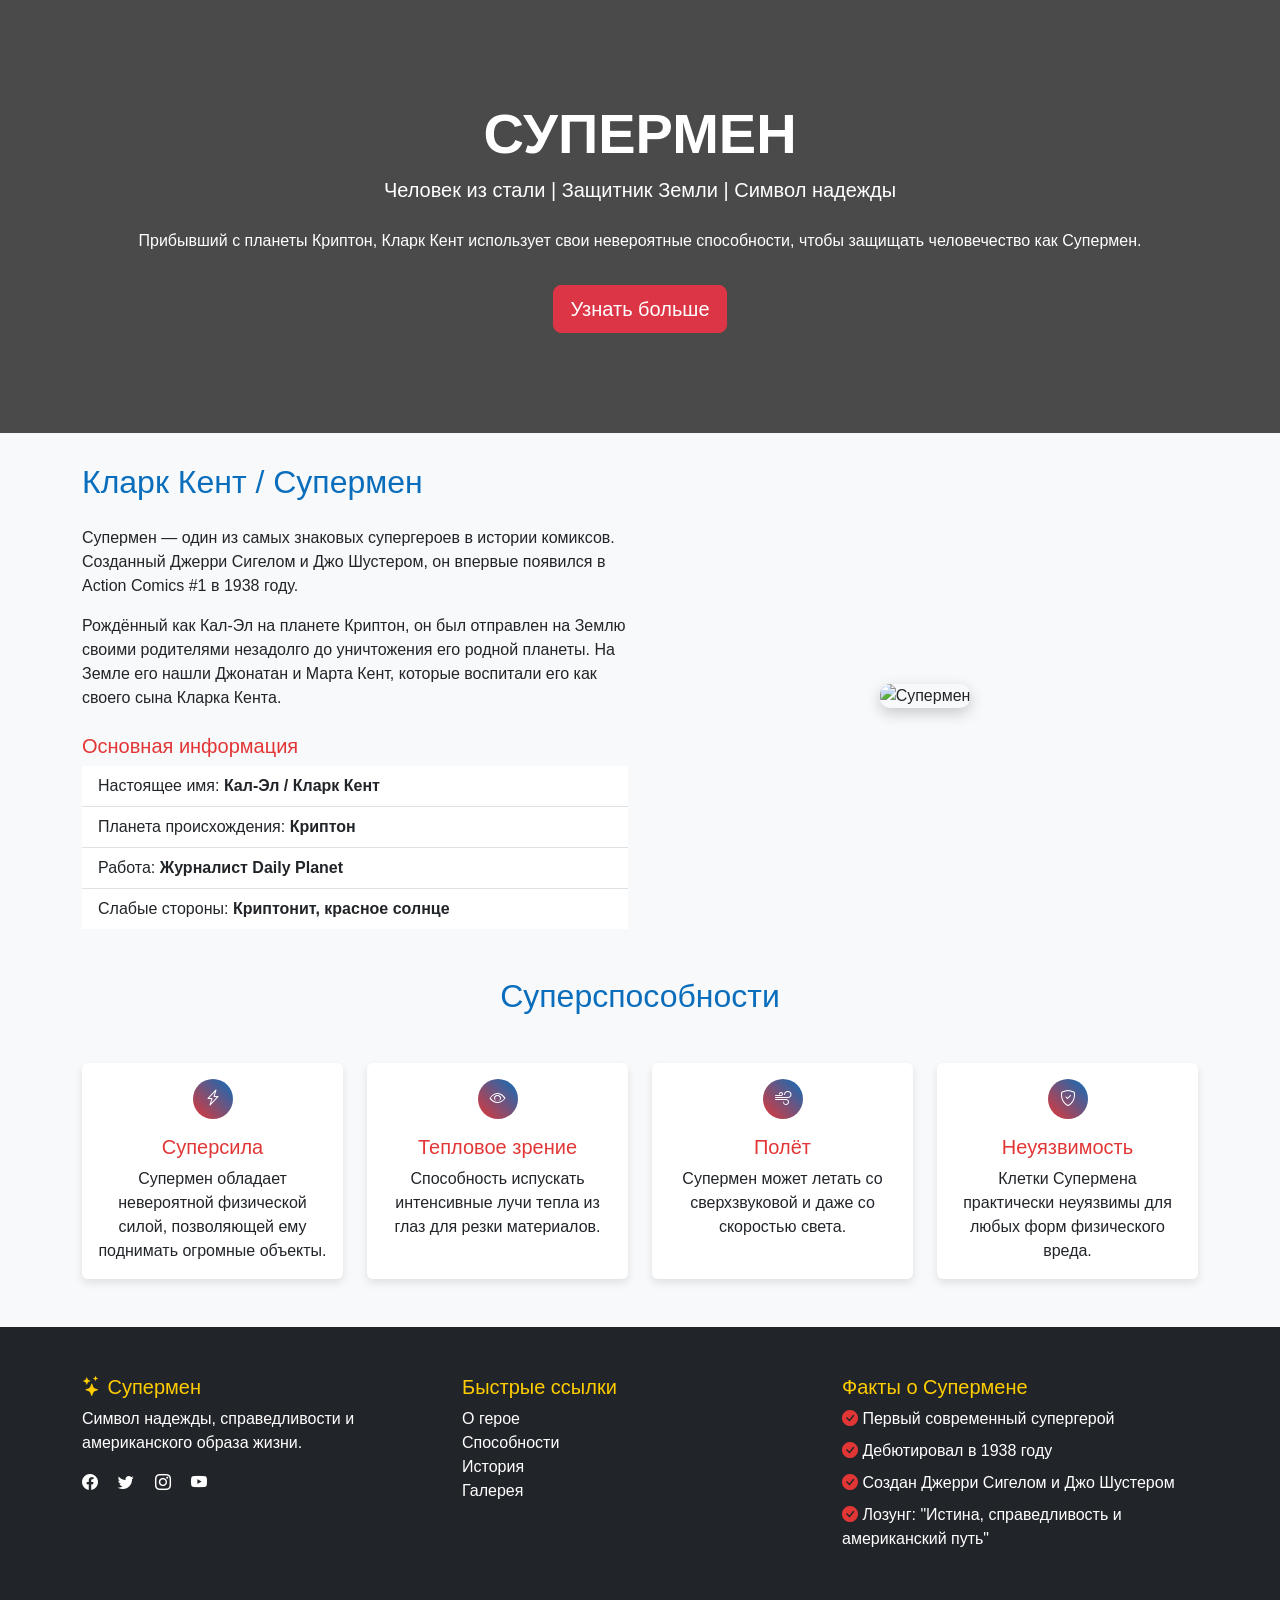
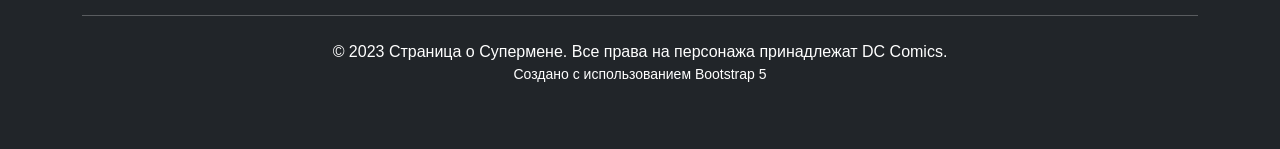
==== 27_28FrontProjects/src/main/webapp/WEB-INF/27Files/superhero.html @ 1dd83e3d "task 27 and 28" ====
<!doctype html>
<html lang="ru">
<head>
    <meta charset="utf-8">
    <meta name="viewport" content="width=device-width, initial-scale=1">
    <title>Супермен: Человек из стали</title>
    <link href="https://cdn.jsdelivr.net/npm/bootstrap@5.2.3/dist/css/bootstrap.min.css" rel="stylesheet">
    <link rel="stylesheet" href="https://cdn.jsdelivr.net/npm/bootstrap-icons@1.9.1/font/bootstrap-icons.css">
    <link rel="stylesheet" href="style.css" content="text/css">
</head>
<body>

<header class="hero-header">
    <div class="container text-center">
        <h1 class="display-4 fw-bold">СУПЕРМЕН</h1>
        <p class="lead">Человек из стали | Защитник Земли | Символ надежды</p>
        <p class="mt-4">Прибывший с планеты Криптон, Кларк Кент использует свои невероятные способности, чтобы защищать человечество как Супермен.</p>
        <a href="#about" class="btn btn-danger btn-lg mt-3">Узнать больше</a>
    </div>
</header>

<main class="container">
    <section id="about" class="mb-5">
        <div class="row align-items-center">
            <div class="col-lg-6">
                <h2 class="mb-4 superman-blue">Кларк Кент / Супермен</h2>
                <p>Супермен — один из самых знаковых супергероев в истории комиксов. Созданный Джерри Сигелом и Джо Шустером, он впервые появился в Action Comics #1 в 1938 году.</p>
                <p>Рождённый как Кал-Эл на планете Криптон, он был отправлен на Землю своими родителями незадолго до уничтожения его родной планеты. На Земле его нашли Джонатан и Марта Кент, которые воспитали его как своего сына Кларка Кента.</p>
                <div class="mt-4">
                    <h5 class="superman-red">Основная информация</h5>
                    <ul class="list-group list-group-flush">
                        <li class="list-group-item"><span>Настоящее имя:</span> <strong>Кал-Эл / Кларк Кент</strong></li>
                        <li class="list-group-item"><span>Планета происхождения:</span> <strong>Криптон</strong></li>
                        <li class="list-group-item"><span>Работа:</span> <strong>Журналист Daily Planet</strong></li>
                        <li class="list-group-item"><span>Слабые стороны:</span> <strong>Криптонит, красное солнце</strong></li>
                    </ul>
                </div>
            </div>
            <div class="col-lg-6 text-center">
                <img src="https://images.unsplash.com/photo-1635805737707-575885ab0820?ixlib=rb-4.0.3&auto=format&fit=crop&w=800&q=80" class="img-fluid character-img mt-4 mt-lg-0" alt="Супермен">
            </div>
        </div>
    </section>

    <!-- Способности -->
    <section id="abilities" class="mb-5">
        <h2 class="text-center mb-5 superman-blue">Суперспособности</h2>
        <div class="row g-4">
            <div class="col-md-6 col-lg-3">
                <div class="card ability-card h-100">
                    <div class="card-body text-center">
                        <div class="superman-badge mx-auto mb-3"><i class="bi bi-lightning-charge"></i></div>
                        <h5 class="card-title superman-red">Суперсила</h5>
                        <p class="card-text">Супермен обладает невероятной физической силой, позволяющей ему поднимать огромные объекты.</p>
                    </div>
                </div>
            </div>
            <div class="col-md-6 col-lg-3">
                <div class="card ability-card h-100">
                    <div class="card-body text-center">
                        <div class="superman-badge mx-auto mb-3"><i class="bi bi-eye"></i></div>
                        <h5 class="card-title superman-red">Тепловое зрение</h5>
                        <p class="card-text">Способность испускать интенсивные лучи тепла из глаз для резки материалов.</p>
                    </div>
                </div>
            </div>
            <div class="col-md-6 col-lg-3">
                <div class="card ability-card h-100">
                    <div class="card-body text-center">
                        <div class="superman-badge mx-auto mb-3"><i class="bi bi-wind"></i></div>
                        <h5 class="card-title superman-red">Полёт</h5>
                        <p class="card-text">Супермен может летать со сверхзвуковой и даже со скоростью света.</p>
                    </div>
                </div>
            </div>
            <div class="col-md-6 col-lg-3">
                <div class="card ability-card h-100">
                    <div class="card-body text-center">
                        <div class="superman-badge mx-auto mb-3"><i class="bi bi-shield-check"></i></div>
                        <h5 class="card-title superman-red">Неуязвимость</h5>
                        <p class="card-text">Клетки Супермена практически неуязвимы для любых форм физического вреда.</p>
                    </div>
                </div>
            </div>
        </div>
    </section>

</main>

<!-- Футер -->
<footer class="py-5">
    <div class="container">
        <div class="row">
            <div class="col-lg-4 mb-4">
                <h5 class="superman-yellow"><i class="bi bi-stars"></i> Супермен</h5>
                <p>Символ надежды, справедливости и американского образа жизни.</p>
                <div class="mt-3">
                    <a href="#" class="text-white me-3"><i class="bi bi-facebook"></i></a>
                    <a href="#" class="text-white me-3"><i class="bi bi-twitter"></i></a>
                    <a href="#" class="text-white me-3"><i class="bi bi-instagram"></i></a>
                    <a href="#" class="text-white"><i class="bi bi-youtube"></i></a>
                </div>
            </div>
            <div class="col-lg-4 mb-4">
                <h5 class="superman-yellow">Быстрые ссылки</h5>
                <ul class="list-unstyled">
                    <li><a href="#about" class="text-white text-decoration-none">О герое</a></li>
                    <li><a href="#abilities" class="text-white text-decoration-none">Способности</a></li>
                    <li><a href="#history" class="text-white text-decoration-none">История</a></li>
                    <li><a href="#gallery" class="text-white text-decoration-none">Галерея</a></li>
                </ul>
            </div>
            <div class="col-lg-4 mb-4">
                <h5 class="superman-yellow">Факты о Супермене</h5>
                <ul class="list-unstyled">
                    <li class="mb-2"><i class="bi bi-check-circle-fill superman-red"></i> Первый современный супергерой</li>
                    <li class="mb-2"><i class="bi bi-check-circle-fill superman-red"></i> Дебютировал в 1938 году</li>
                    <li class="mb-2"><i class="bi bi-check-circle-fill superman-red"></i> Создан Джерри Сигелом и Джо Шустером</li>
                    <li class="mb-2"><i class="bi bi-check-circle-fill superman-red"></i> Лозунг: "Истина, справедливость и американский путь"</li>
                </ul>
            </div>
        </div>
        <hr class="bg-light mt-4 mb-4">
        <div class="text-center">
            <p class="mb-0">&copy; 2023 Страница о Супермене. Все права на персонажа принадлежат DC Comics.</p>
            <p class="small">Создано с использованием Bootstrap 5</p>
        </div>
    </div>
</footer>

<script src="https://cdn.jsdelivr.net/npm/bootstrap@5.2.3/dist/js/bootstrap.bundle.min.js"></script>
</body>
</html>
---- 27_28FrontProjects/src/main/webapp/WEB-INF/27Files/style.css ----
:root {
    --superman-blue: #0a6ebd;
    --superman-red: #e23636;
    --superman-yellow: #ffcc00;
}

body {
    background-color: #f8f9fa;
    font-family: 'Segoe UI', Tahoma, Geneva, Verdana, sans-serif;
}

.hero-header {
    background: linear-gradient(rgba(0, 0, 0, 0.7), rgba(0, 0, 0, 0.7)), url('https://images.unsplash.com/photo-1531259683007-016a7b628fc3?ixlib=rb-4.0.3&auto=format&fit=crop&w=1200&q=80');
    background-size: cover;
    background-position: center;
    color: white;
    padding: 100px 0;
    margin-bottom: 30px;
}

.superman-logo {
    color: var(--superman-red);
    font-size: 2.5rem;
}

.superman-blue {
    color: var(--superman-blue);
}

.superman-red {
    color: var(--superman-red);
}

.superman-yellow {
    color: var(--superman-yellow);
}

.ability-card {
    transition: transform 0.3s;
    border: none;
    box-shadow: 0 4px 8px rgba(0, 0, 0, 0.1);
}

.ability-card:hover {
    transform: translateY(-5px);
}

.character-img {
    border-radius: 10px;
    box-shadow: 0 5px 15px rgba(0, 0, 0, 0.2);
    max-height: 400px;
    object-fit: cover;
}

.nav-pills .nav-link.active {
    background-color: var(--superman-red);
}

.timeline-item {
    border-left: 3px solid var(--superman-blue);
    padding-left: 20px;
    margin-bottom: 30px;
    position: relative;
}

.timeline-item::before {
    content: '';
    position: absolute;
    left: -8px;
    top: 0;
    width: 14px;
    height: 14px;
    border-radius: 50%;
    background-color: var(--superman-red);
}

footer {
    background-color: #212529;
    color: white;
}

.superman-badge {
    background: linear-gradient(45deg, var(--superman-red), var(--superman-blue));
    color: white;
    width: 40px;
    height: 40px;
    border-radius: 50%;
    display: flex;
    align-items: center;
    justify-content: center;
    font-weight: bold;
}
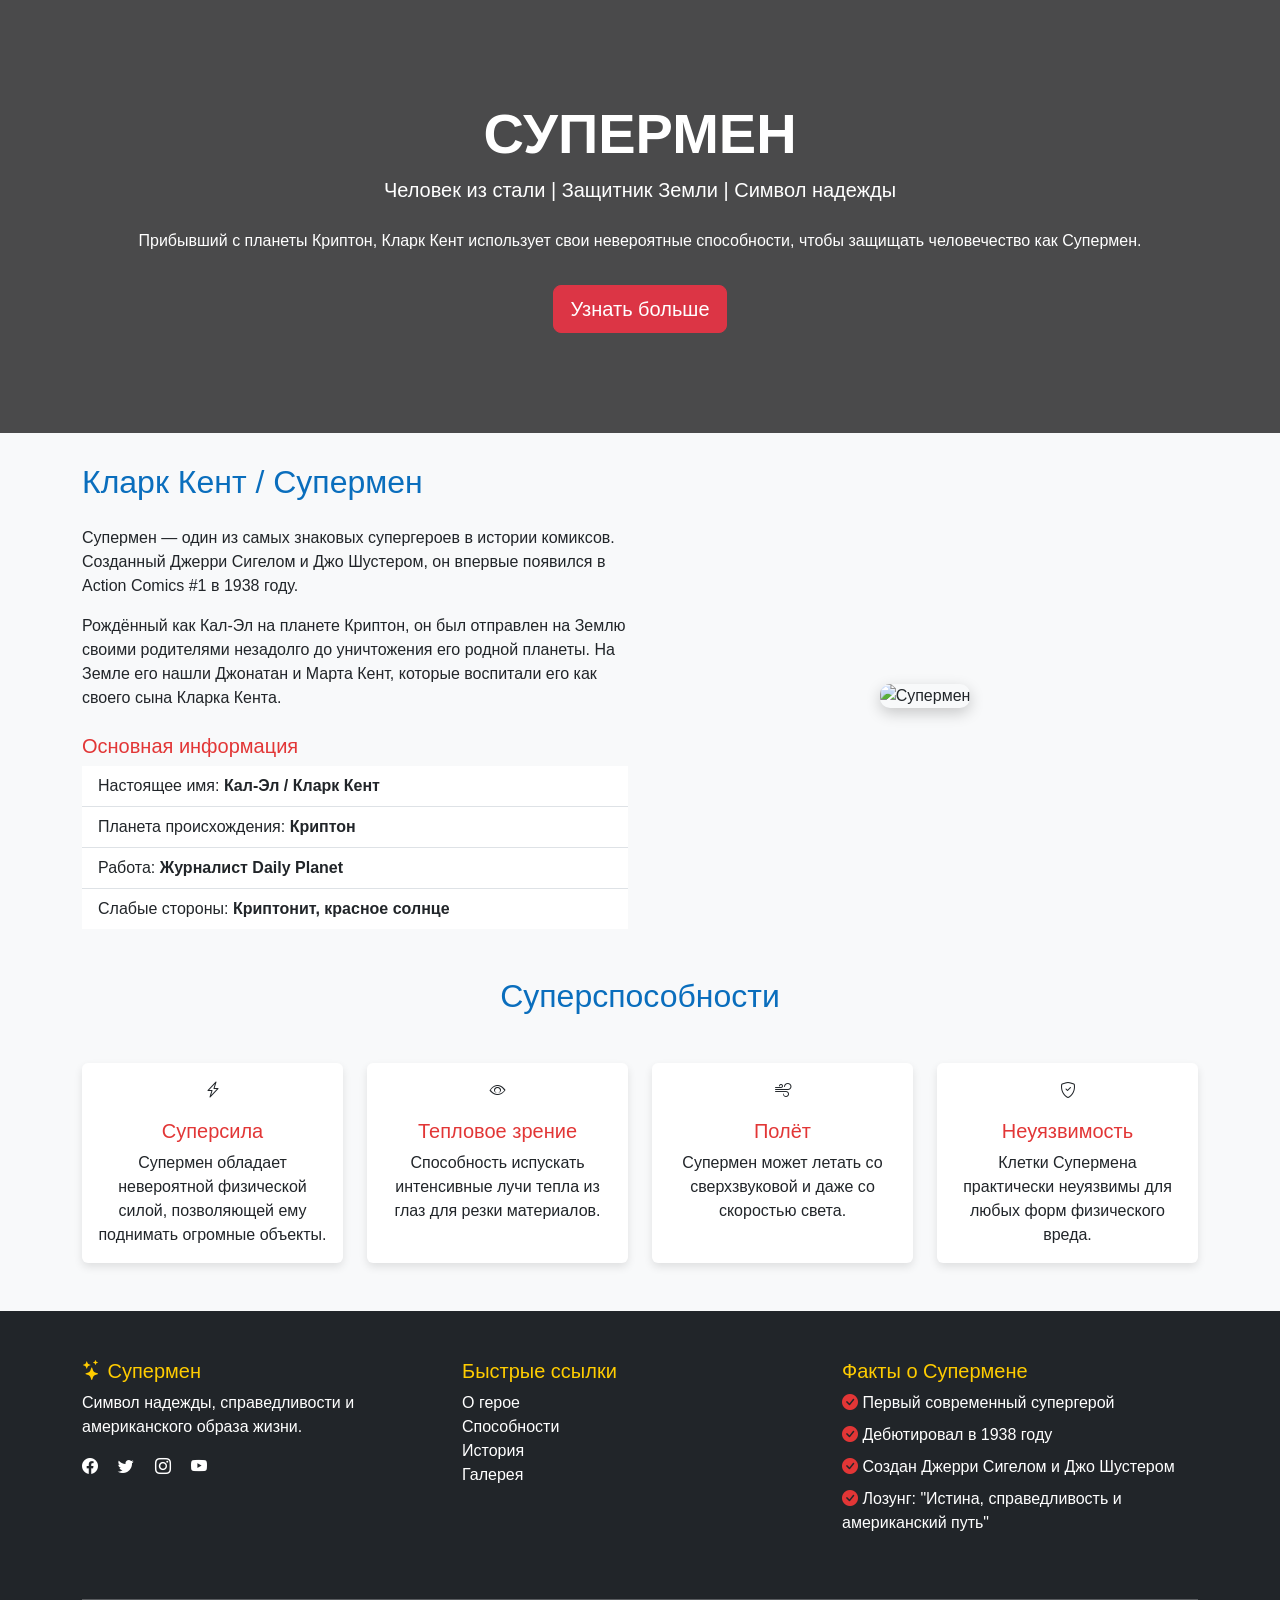
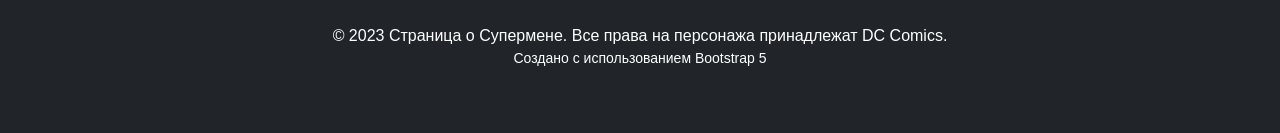
==== commit a5f96621: "change details" ====
--- a/27_28FrontProjects/src/main/webapp/WEB-INF/27Files/superhero.html
+++ b/27_28FrontProjects/src/main/webapp/WEB-INF/27Files/superhero.html
@@ -14,7 +14,8 @@
     <div class="container text-center">
         <h1 class="display-4 fw-bold">СУПЕРМЕН</h1>
         <p class="lead">Человек из стали | Защитник Земли | Символ надежды</p>
-        <p class="mt-4">Прибывший с планеты Криптон, Кларк Кент использует свои невероятные способности, чтобы защищать человечество как Супермен.</p>
+        <p class="mt-4">Прибывший с планеты Криптон, Кларк Кент использует свои невероятные способности, чтобы защищать
+            человечество как Супермен.</p>
         <a href="#about" class="btn btn-danger btn-lg mt-3">Узнать больше</a>
     </div>
 </header>
@@ -24,20 +25,26 @@
         <div class="row align-items-center">
             <div class="col-lg-6">
                 <h2 class="mb-4 superman-blue">Кларк Кент / Супермен</h2>
-                <p>Супермен — один из самых знаковых супергероев в истории комиксов. Созданный Джерри Сигелом и Джо Шустером, он впервые появился в Action Comics #1 в 1938 году.</p>
-                <p>Рождённый как Кал-Эл на планете Криптон, он был отправлен на Землю своими родителями незадолго до уничтожения его родной планеты. На Земле его нашли Джонатан и Марта Кент, которые воспитали его как своего сына Кларка Кента.</p>
+                <p>Супермен — один из самых знаковых супергероев в истории комиксов. Созданный Джерри Сигелом и Джо
+                    Шустером, он впервые появился в Action Comics #1 в 1938 году.</p>
+                <p>Рождённый как Кал-Эл на планете Криптон, он был отправлен на Землю своими родителями незадолго до
+                    уничтожения его родной планеты. На Земле его нашли Джонатан и Марта Кент, которые воспитали его как
+                    своего сына Кларка Кента.</p>
                 <div class="mt-4">
                     <h5 class="superman-red">Основная информация</h5>
                     <ul class="list-group list-group-flush">
-                        <li class="list-group-item"><span>Настоящее имя:</span> <strong>Кал-Эл / Кларк Кент</strong></li>
+                        <li class="list-group-item"><span>Настоящее имя:</span> <strong>Кал-Эл / Кларк Кент</strong>
+                        </li>
                         <li class="list-group-item"><span>Планета происхождения:</span> <strong>Криптон</strong></li>
                         <li class="list-group-item"><span>Работа:</span> <strong>Журналист Daily Planet</strong></li>
-                        <li class="list-group-item"><span>Слабые стороны:</span> <strong>Криптонит, красное солнце</strong></li>
+                        <li class="list-group-item"><span>Слабые стороны:</span> <strong>Криптонит, красное
+                            солнце</strong></li>
                     </ul>
                 </div>
             </div>
             <div class="col-lg-6 text-center">
-                <img src="https://images.unsplash.com/photo-1635805737707-575885ab0820?ixlib=rb-4.0.3&auto=format&fit=crop&w=800&q=80" class="img-fluid character-img mt-4 mt-lg-0" alt="Супермен">
+                <img src="https://images.unsplash.com/photo-1635805737707-575885ab0820?ixlib=rb-4.0.3&auto=format&fit=crop&w=800&q=80"
+                     class="img-fluid character-img mt-4 mt-lg-0" alt="Супермен">
             </div>
         </div>
     </section>
@@ -49,25 +56,27 @@
             <div class="col-md-6 col-lg-3">
                 <div class="card ability-card h-100">
                     <div class="card-body text-center">
-                        <div class="superman-badge mx-auto mb-3"><i class="bi bi-lightning-charge"></i></div>
+                        <div class="mx-auto mb-3"><i class="bi bi-lightning-charge"></i></div>
                         <h5 class="card-title superman-red">Суперсила</h5>
-                        <p class="card-text">Супермен обладает невероятной физической силой, позволяющей ему поднимать огромные объекты.</p>
+                        <p class="card-text">Супермен обладает невероятной физической силой, позволяющей ему поднимать
+                            огромные объекты.</p>
                     </div>
                 </div>
             </div>
             <div class="col-md-6 col-lg-3">
                 <div class="card ability-card h-100">
                     <div class="card-body text-center">
-                        <div class="superman-badge mx-auto mb-3"><i class="bi bi-eye"></i></div>
+                        <div class=" mx-auto mb-3"><i class="bi bi-eye"></i></div>
                         <h5 class="card-title superman-red">Тепловое зрение</h5>
-                        <p class="card-text">Способность испускать интенсивные лучи тепла из глаз для резки материалов.</p>
+                        <p class="card-text">Способность испускать интенсивные лучи тепла из глаз для резки
+                            материалов.</p>
                     </div>
                 </div>
             </div>
             <div class="col-md-6 col-lg-3">
                 <div class="card ability-card h-100">
                     <div class="card-body text-center">
-                        <div class="superman-badge mx-auto mb-3"><i class="bi bi-wind"></i></div>
+                        <div class=" mx-auto mb-3"><i class="bi bi-wind"></i></div>
                         <h5 class="card-title superman-red">Полёт</h5>
                         <p class="card-text">Супермен может летать со сверхзвуковой и даже со скоростью света.</p>
                     </div>
@@ -76,9 +85,10 @@
             <div class="col-md-6 col-lg-3">
                 <div class="card ability-card h-100">
                     <div class="card-body text-center">
-                        <div class="superman-badge mx-auto mb-3"><i class="bi bi-shield-check"></i></div>
+                        <div class=" mx-auto mb-3"><i class="bi bi-shield-check"></i></div>
                         <h5 class="card-title superman-red">Неуязвимость</h5>
-                        <p class="card-text">Клетки Супермена практически неуязвимы для любых форм физического вреда.</p>
+                        <p class="card-text">Клетки Супермена практически неуязвимы для любых форм физического
+                            вреда.</p>
                     </div>
                 </div>
             </div>
@@ -113,10 +123,15 @@
             <div class="col-lg-4 mb-4">
                 <h5 class="superman-yellow">Факты о Супермене</h5>
                 <ul class="list-unstyled">
-                    <li class="mb-2"><i class="bi bi-check-circle-fill superman-red"></i> Первый современный супергерой</li>
+                    <li class="mb-2"><i class="bi bi-check-circle-fill superman-red"></i> Первый современный супергерой
+                    </li>
                     <li class="mb-2"><i class="bi bi-check-circle-fill superman-red"></i> Дебютировал в 1938 году</li>
-                    <li class="mb-2"><i class="bi bi-check-circle-fill superman-red"></i> Создан Джерри Сигелом и Джо Шустером</li>
-                    <li class="mb-2"><i class="bi bi-check-circle-fill superman-red"></i> Лозунг: "Истина, справедливость и американский путь"</li>
+                    <li class="mb-2"><i class="bi bi-check-circle-fill superman-red"></i> Создан Джерри Сигелом и Джо
+                        Шустером
+                    </li>
+                    <li class="mb-2"><i class="bi bi-check-circle-fill superman-red"></i> Лозунг: "Истина,
+                        справедливость и американский путь"
+                    </li>
                 </ul>
             </div>
         </div>
